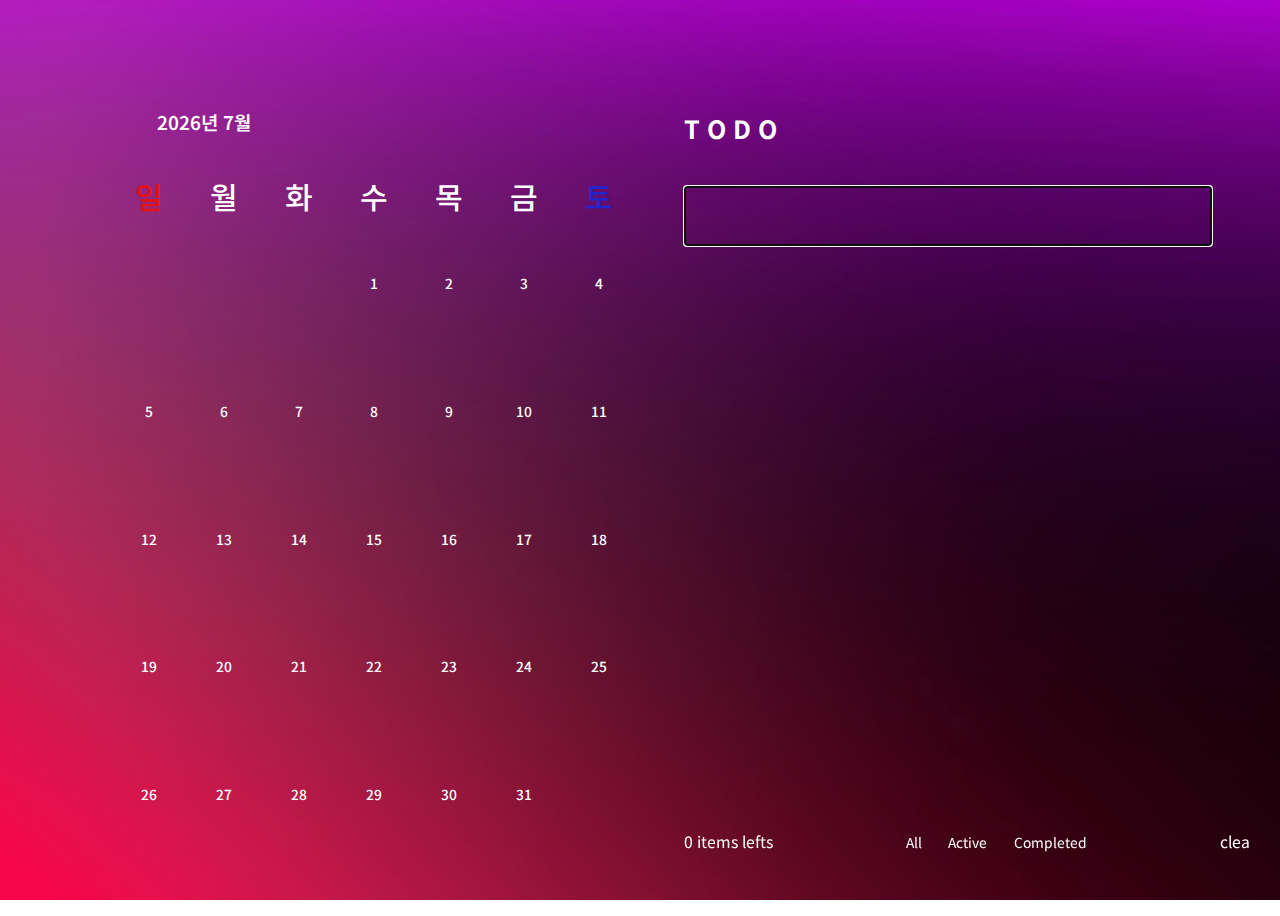
==== index.html @ dda1a278 "feat.추가, 삭제 next: 체크박스 체크 , 완료/미완료 목록 분류, 수정," ====
<!DOCTYPE html>
<html lang="ko">
<head>
    <meta charset="UTF-8">
    <meta name="viewport" content="width=device-width, initial-scale=1.0">
    <title>Document</title><link rel="stylesheet" href="https://cdnjs.cloudflare.com/ajax/libs/font-awesome/6.4.2/css/all.min.css" integrity="sha512-z3gLpd7yknf1YoNbCzqRKc4qyor8gaKU1qmn+CShxbuBusANI9QpRohGBreCFkKxLhei6S9CQXFEbbKuqLg0DA==" crossorigin="anonymous" referrerpolicy="no-referrer" />
    <link rel="stylesheet" href="/CSS/reset.css">
    <link rel="stylesheet" href="/CSS/common.css">
    <link rel="stylesheet" href="/CSS/calendar.css">
    <link rel="stylesheet" href="/CSS/list-area.css">
    <style>
        body {
            background-image: url('/image/background.png');
            background-attachment: fixed;
            background-size: cover;
        }
    </style>
</head>
<body>
    <div class = "root">
        <aside class="sidebar">
            <button class="sidebar-toggle-button"> 
                <i class="fa-solid fa-bars"></i>  
            </button>
        </aside>
        <div class="container">
            <main class="main-container">
                <div class="calendar-container">
                    <div class="calendar-info-container">
                        <i class="fa-regular fa-calendar"></i>
                        <button id="beforebtn" class="calendar-before-button cal-btn">
                            <i class="fa-solid fa-chevron-left fa-lg"></i></button>
                        <span class="calendar-month"></span>
                        <button id="nextbtn" class="calendar-next-button cal-btn">
                            <i class="fa-solid fa-chevron-right fa-lg"></i></button>
                    </div>
                    <div class="calendar-wrapper">
                        <table class="calendar-table">
                            <thead class="calendar-thead">
                                <tr>
                                    <th>일</th>
                                    <th>월</th>
                                    <th>화</th>
                                    <th>수</th>
                                    <th>목</th>
                                    <th>금</th>
                                    <th>토</th>
                                </tr>
                            </thead>
                            <tbody id="calendar-body" class="calendar-tbody">

                            </tbody>
                        </table>
                    </div>
                        
                </div>
                <div class="todo-container">
                    <h1 class="todo-title">T O D O</h1>
                    <header>
                        <div class="todolist-header-items">
                            <input type="text" class="text-input w-f"
                            placeholder="Enter to add..." onkeyup="addTodoOnKeyUpHandle(event);" autofocus>
                            
                        </div>
                    </header>
                    <ul class="todolist-main-container">
                        <!-- updateTodoList 에서 innerHTML -->
                    </ul>
                    <footer>
                        <div class="todo-current">
                            
                            <div class="remaining-todo"></div> <!-- updateTodoList 에서 innerHTML -->
                            <div class="todo-view">
                                <span class="view-all">All</span>
                                <span class="view-active">Active</span>
                                <span class="view-completed">Completed</span>
                            </div>
                            <div class="clear-completed"> clear</div>
                    </footer>
                </div>
            </main>
            <!--  -->
            <div class ="modal invisible">
                <div class="modal-container">
                    <header class="modal-header">
                        <h1 class="modal-title"> 
                            제목 
                        </h1>
                    </header>
                    <main class="modal-main">
                        <p class="modal-message">
                            메세지내용
                        </p>
                        <input type="text" class="text-input w-f">
                    </main>
                    <footer class="modal-footer">
                        <button class="btn">확인</button>
                        <button class="btn">닫기</button>
                    </footer>
                </div>
            </div>
        </div>
    </div>
    <script src="./JS/index.js"></script>
    <script src="./JS/routes.js"></script>
    <script src="./JS/todolist.js"></script>
    <script src="./JS/calendar.js"></script>
    <script src="./JS/modal.js"></script>
    <script src="./JS/sidebar.js"></script>
    <script src="./JS/utils.js"></script>
    

</body>
</html>
---- CSS/common.css ----
@import url('https://fonts.googleapis.com/css2?family=Noto+Sans+KR:wght@300;400;500;700&display=swap');
* {
    box-sizing: border-box;
    font-size: 0.875em;
    color: white;
    font-family: 'Noto Sans KR', sans-serif;
    
}

.root{
    /* border: 2px solid white; */
    border-radius: 12px;
    width: 97vw;
    height: 100vh;
    overflow:hidden;
}

.sidebar{
    display: inline;
    position: relative;
    background-color: #00000000;
    display: inline-block;
}

.fa-bars{
    font-size: 40px;
}

.sidebar-toggle-button {
    width: 80px;
    height: 80px;
    background-color: #00000000;
    border: 0px;
    cursor: pointer;
}

.container {
    position: relative;
    margin: 0px 80px 0px 80px;
    padding: 0px;
    /* border: 0.5px solid black; */
    border-radius: 12px;
    width: 95%;
    height: 90%;
}

.main-container {
    display: flex;
    margin-right: 10px;
    width: 100%;
    height: 100%;
}
---- CSS/calendar.css ----
.calendar-container{
    justify-self: center;
    align-self: center;
    position: relative;
    margin: 0% 2% 1% 2%;
    /* border: 0.5px solid black; */
    border-radius: 12px;
    padding: 0%;
    width: 45%;
    height: 95%;
}

.calendar-info-container{
    /* border: 0.5px solid black; */
    display: flexbox;
    margin-bottom: 2%;
    align-items: center;
}

.fa-calendar{
    color: white;
    display: inline;
    font-size: 3.5em;
    margin: 1% 3% 1% 0%;
}

.calendar-month {
    display: inline;
    margin: 1% 3% 0% 3%;
    font-size: 3em;
    font-weight: 600;
    cursor: default;
}

.cal-btn{
    background-color: transparent;
    border: 0px;
    cursor: pointer;
    color: #ffffff60;
    font-size: 24px;
}

.cal-btn:hover{
    color: #b22452;
}

.calendar-wrapper {
    /* border: 0.5px solid black; */
    display: flex;
    width: 100%;
    height: 89%;
}

.calendar-table {
    margin-top: 5%;
    width: 100%;
    height: 100%;
    border-collapse: collapse;
}

.calendar-thead th {
    text-align: center;
    font-size: 30px;
    font-weight: 500;
}

.calendar-thead th:first-child {
    color:rgb(231, 15, 15);
}

.calendar-thead th:nth-child(7) {
    color:rgb(36, 36, 207);
}

.calendar-tbody td {
    padding: 10px;
    vertical-align: middle;
    text-align: center;
    font-size: 18px;
    font-weight: 500;
}

.calendar-tbody td > div {
    display: flex;
    justify-content: center;
    align-items: center;
    width: 100%;
    height: 100%;
}

.calendar-tbody td > div > span {
    display: flex;
    justify-content: center;
    align-items: center;
    width: 50%;
    height: 30%;
    cursor: pointer;
}

.calendar-tbody td > div > span:hover {
    background-color: #ffffff30;
    border-radius: 50%;
    color: white;
}
---- CSS/list-area.css ----
.todo-container{
    justify-self: center;
    align-self: center;
    position: relative;
    margin: 0% 0% 0% 2%;
    /* border: 0.5px solid black; */
    border-radius: 12px;
    width: 50%;
    height: 95%;
}

.todo-title {
    margin: 0% 0% 3% 0%;
    font-size: 3.5em;
    cursor: default;
    font-weight: 700;
}

.todolist-header-items{
    display: flex;
    padding: 0px;
    border: 1px solid #ffffff80;
    border-radius: 5px;
    margin: 40px 0px 60px 0px;
    width: 90.5%;
    height: 60px;
}

.todolist-header-items:focus{
    border: 1px solid #ffffff;
    
}

.text-input {
    border:0px;
    padding: 2% 1% 2% 2%;
    background-color: #00000000;
    width: 100%;
    height: 100%;
    font-size: 28px;
}

.text-input:focus::placeholder {
    color:transparent;
}

.text-input::placeholder {
    color: white;
    font-style: italic;
    font-size: 28px;
    text-align: left;
    justify-content: center;
  }

.todolist-main-container{
    width: 100%;
    height: 66.5%;
    list-style-type: none;
    overflow-y: scroll;
}

.todolist-main-container::-webkit-scrollbar {
    width: 4px;
    cursor: pointer;
}

.todolist-main-container::-webkit-scrollbar-thumb {
    background-color: #ffffff30;
    border-radius: 4px;
    cursor: pointer;
}

.todolist-items{
    display: flex;
    margin-bottom: 4%;
}

.item-left{
    display: inline;
    margin-right: 4%;
    width: 5%;
    height: 6.6%;
    cursor: pointer;
    padding-top: 1%
}

.complet-chkboxs {
    display: none;
}

/* 인접형제선택자중 label 찾음 */
.complet-chkboxs + i {
    font-size: 36px;
    font-weight: 500;
    color:#ffffff80;
}

/* 체크된 .complet-chkboxs 중 인접형제 label에 after */
.complet-chkboxs:checked + i::after {
    
}

.fa-square{

}

.item-center{
    display: flex;
    margin: 0px;
    border: 1px solid #ffffff60;
    border-radius: 6px;
    width: 90%;
    height: 4%;
}

.todolist-content{
    margin: 10px 0px 5px 10px;
    width: 100%;
    height: 100%;
    font-size: 1.7em;
    font-weight: 400;
}

.todolist-date{
    white-space: nowrap;
    margin: 3.5% 2% 0% 2%;
    cursor:default;
    color: #ffffff80;
    font-size: 16px;
}

.edit-button{
    padding-top: 1%;
    width: 9%;
    cursor: pointer;
}

.fa-pen{
    margin: 30% 25% 25% 25%;
    font-size : 16px;
    color:#ffffff70;
}

.fa-pen:hover{
    color: #b22452;
}

.item-right{
    margin: 0.5% 3% 0% 2%;
    width: auto;
    height: 6.6%;
    cursor: pointer;
}


.fa-xmark{
    margin: 25% 30% 25% 20%;
    font-size: 32px;
    color:#ffffff70;
}

.fa-xmark:hover{
    color:#b22452;
}

.todo-current {
    display: flex;
    margin-top: 2%;
    padding-right: 2%;
    width: 100%;
    height: 100%;
    font-size: 18px;
    align-items: center;
}

.remaining-todo {
    white-space: nowrap;
    justify-content: center;
    text-align: left;
}

.todo-view{
    text-align: center;
    justify-content: center;
    width: 100%;
}

.view-all:hover{
   color:#b22452;
}

.view-active{
    margin: 0% 5% 0% 5%;
}

.view-active:hover{
    color:#b22452;
 };

.view-completed{

}

.view-completed:hover{
    color:#b22452;
 };

.clear-completed{
    white-space: nowrap;
    text-align: right;
}

.clear-completed:hover{
    color:#b22452;
 };
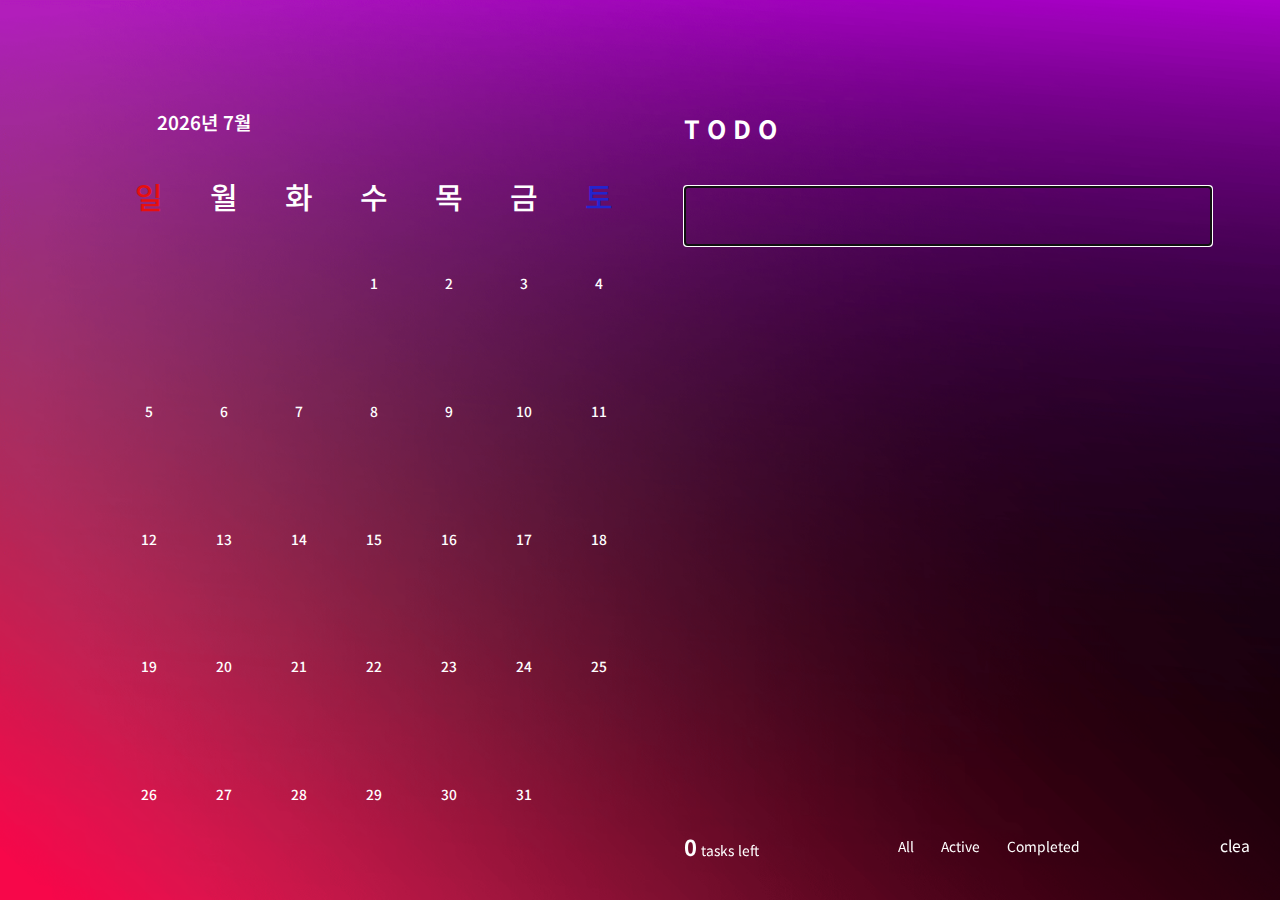
==== commit caa611f6: "필터기능 추가" ====
--- a/index.html
+++ b/index.html
@@ -19,8 +19,8 @@
 <body>
     <div class = "root">
         <aside class="sidebar">
-            <button class="sidebar-toggle-button"> 
-                <i class="fa-solid fa-bars"></i>  
+            <button class="sidebar-toggle-button">
+                <i class="fa-solid fa-bars"></i>
             </button>
         </aside>
         <div class="container">
@@ -47,9 +47,7 @@
                                     <th>토</th>
                                 </tr>
                             </thead>
-                            <tbody id="calendar-body" class="calendar-tbody">
-
-                            </tbody>
+                            <tbody id="calendar-body" class="calendar-tbody"></tbody>
                         </table>
                     </div>
                         
@@ -68,36 +66,20 @@
                     </ul>
                     <footer>
                         <div class="todo-current">
-                            
-                            <div class="remaining-todo"></div> <!-- updateTodoList 에서 innerHTML -->
+                            <div class="remaining-todo"></div>
                             <div class="todo-view">
-                                <span class="view-all">All</span>
-                                <span class="view-active">Active</span>
-                                <span class="view-completed">Completed</span>
+                                <span class="view-all "  onclick="selectAllOnClickHandle(this)">All</span>
+                                <span class="view-active" onclick="selectActiveOnClickHandle(this)">Active</span>
+                                <span class="view-completed" onclick="selectCompletedOnClickHandle(this)">Completed</span>
                             </div>
-                            <div class="clear-completed"> clear</div>
+                            <div class="clear-completed">clear</div>
                     </footer>
+                    <div class="modal">
+                        
+                        <!-- modal -->
+                    </div>
                 </div>
             </main>
-            <!--  -->
-            <div class ="modal invisible">
-                <div class="modal-container">
-                    <header class="modal-header">
-                        <h1 class="modal-title"> 
-                            제목 
-                        </h1>
-                    </header>
-                    <main class="modal-main">
-                        <p class="modal-message">
-                            메세지내용
-                        </p>
-                        <input type="text" class="text-input w-f">
-                    </main>
-                    <footer class="modal-footer">
-                        <button class="btn">확인</button>
-                        <button class="btn">닫기</button>
-                    </footer>
-                </div>
             </div>
         </div>
     </div>
--- a/CSS/list-area.css
+++ b/CSS/list-area.css
@@ -38,6 +38,8 @@
     width: 100%;
     height: 100%;
     font-size: 28px;
+    justify-content: center;
+    align-items: center;
 }
 
 .text-input:focus::placeholder {
@@ -50,7 +52,8 @@
     font-size: 28px;
     text-align: left;
     justify-content: center;
-  }
+    align-items: center;
+}
 
 .todolist-main-container{
     width: 100%;
@@ -80,7 +83,6 @@
     margin-right: 4%;
     width: 5%;
     height: 6.6%;
-    cursor: pointer;
     padding-top: 1%
 }
 
@@ -89,19 +91,25 @@
 }
 
 /* 인접형제선택자중 label 찾음 */
-.complet-chkboxs + i {
+.checkbox-label{
     font-size: 36px;
     font-weight: 500;
     color:#ffffff80;
+    cursor: pointer;
 }
 
 /* 체크된 .complet-chkboxs 중 인접형제 label에 after */
-.complet-chkboxs:checked + i::after {
+
+.complet-chkboxs:checked + label::before {
+    display: none;
+}
+
+checkbox-label::before {
+    display: none;
+}
+
+.fa-regular::before{
     
-}
-
-.fa-square{
-
 }
 
 .item-center{
@@ -111,34 +119,45 @@
     border-radius: 6px;
     width: 90%;
     height: 4%;
+    justify-content: center;
+    align-items: center;
+
 }
 
 .todolist-content{
-    margin: 10px 0px 5px 10px;
     width: 100%;
     height: 100%;
     font-size: 1.7em;
     font-weight: 400;
 }
 
+input[type="text"].todolist-content {
+    background-color: transparent;
+    width: 100%;
+}
+
 .todolist-date{
     white-space: nowrap;
-    margin: 3.5% 2% 0% 2%;
+    margin:1.5% 2% 0% 2%;
     cursor:default;
     color: #ffffff80;
     font-size: 16px;
 }
 
+.todolist-date:hover {
+    text-decoration: underline;
+    cursor: pointer;
+}
+
 .edit-button{
-    padding-top: 1%;
     width: 9%;
-    cursor: pointer;
 }
 
 .fa-pen{
     margin: 30% 25% 25% 25%;
     font-size : 16px;
     color:#ffffff70;
+    cursor: pointer;
 }
 
 .fa-pen:hover{
@@ -178,6 +197,11 @@
     justify-content: center;
     text-align: left;
 }
+.remaining-todo-number {
+    font-size: 22px;
+    font-weight: bold;
+    color: white;
+}
 
 .todo-view{
     text-align: center;
@@ -185,20 +209,24 @@
     width: 100%;
 }
 
+.view-all{
+    cursor: pointer;
+}
 .view-all:hover{
-   color:#b22452;
+    color:#b22452;
 }
 
 .view-active{
     margin: 0% 5% 0% 5%;
+    cursor: pointer;
 }
 
 .view-active:hover{
     color:#b22452;
- };
+};
 
 .view-completed{
-
+    cursor: pointer;
 }
 
 .view-completed:hover{
